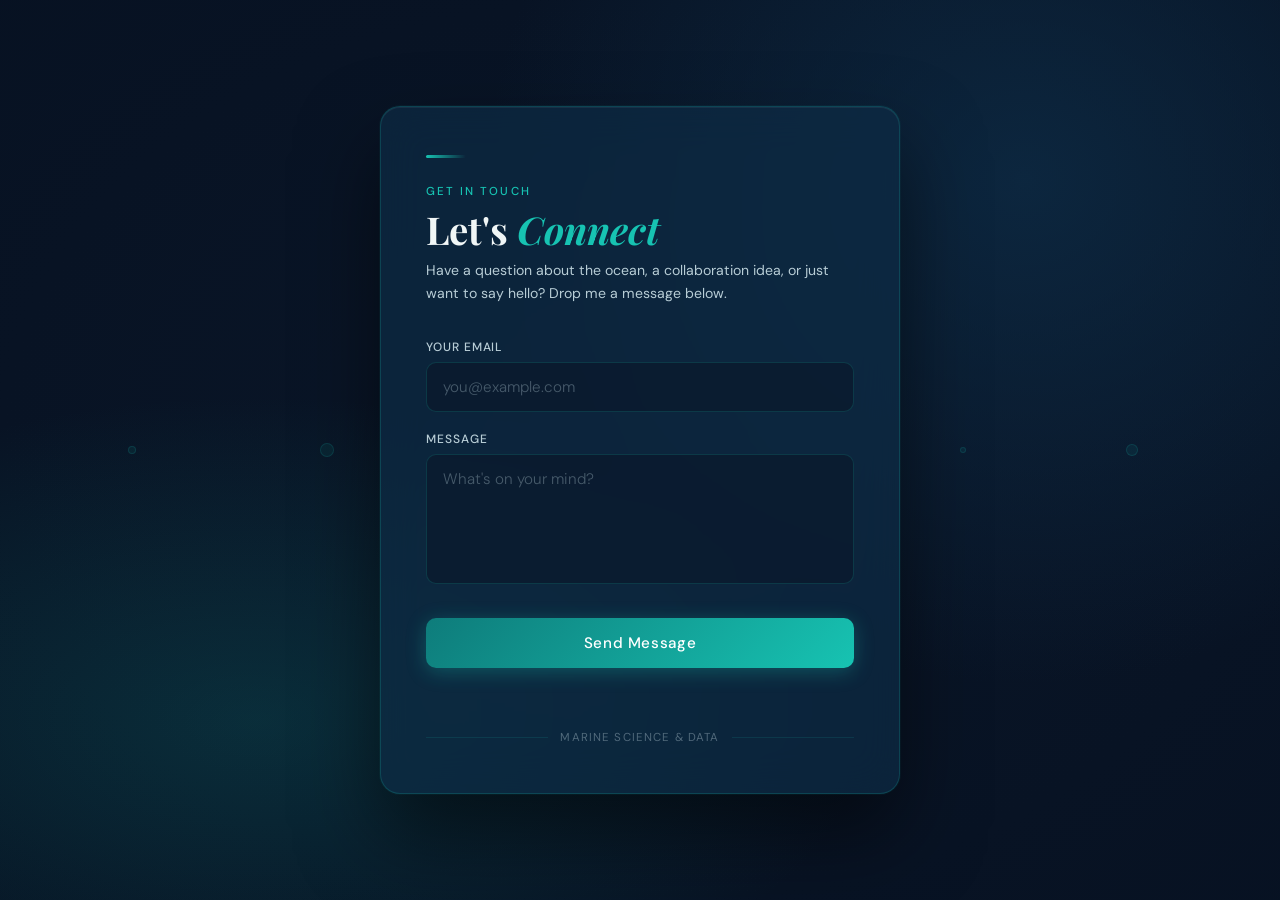
==== contact.html @ 309b97d3 "Adding Contact Form" ====
<!DOCTYPE html>
<html lang="en">
<head>
  <meta charset="UTF-8">
  <meta name="viewport" content="width=device-width, initial-scale=1.0">
  <title>Contact – Marine Blog</title>
  <link href="https://fonts.googleapis.com/css2?family=Playfair+Display:ital,wght@0,400;0,700;1,400&family=DM+Sans:wght@300;400;500&display=swap" rel="stylesheet">
  <style>
    *, *::before, *::after { box-sizing: border-box; margin: 0; padding: 0; }

    :root {
      --ocean-deep:   #0a1628;
      --ocean-mid:    #0d2b45;
      --ocean-teal:   #0e7c7b;
      --ocean-bright: #17c3b2;
      --sand:         #e8dcc8;
      --foam:         #f0f6f6;
      --text-light:   #b8cdd6;
      --accent:       #17c3b2;
    }

    body {
      min-height: 100vh;
      background: var(--ocean-deep);
      display: flex;
      align-items: center;
      justify-content: center;
      padding: 2rem;
      font-family: 'DM Sans', sans-serif;
      overflow: hidden;
      position: relative;
    }

    /* ── Animated ocean background ── */
    body::before {
      content: '';
      position: fixed;
      inset: 0;
      background:
        radial-gradient(ellipse 80% 60% at 20% 80%, rgba(14,124,123,0.25) 0%, transparent 60%),
        radial-gradient(ellipse 60% 80% at 80% 20%, rgba(13,43,69,0.8) 0%, transparent 70%),
        radial-gradient(ellipse 100% 100% at 50% 50%, #0a1628 0%, #061020 100%);
      z-index: 0;
    }

    /* floating particles */
    .bubble {
      position: fixed;
      border-radius: 50%;
      background: rgba(23,195,178,0.08);
      border: 1px solid rgba(23,195,178,0.15);
      animation: rise linear infinite;
      z-index: 0;
    }
    .bubble:nth-child(1)  { width:8px;  height:8px;  left:10%; animation-duration:12s; animation-delay:0s;   }
    .bubble:nth-child(2)  { width:14px; height:14px; left:25%; animation-duration:18s; animation-delay:3s;   }
    .bubble:nth-child(3)  { width:5px;  height:5px;  left:40%; animation-duration:10s; animation-delay:7s;   }
    .bubble:nth-child(4)  { width:10px; height:10px; left:60%; animation-duration:15s; animation-delay:1s;   }
    .bubble:nth-child(5)  { width:6px;  height:6px;  left:75%; animation-duration:13s; animation-delay:5s;   }
    .bubble:nth-child(6)  { width:12px; height:12px; left:88%; animation-duration:20s; animation-delay:9s;   }

    @keyframes rise {
      0%   { transform: translateY(110vh) scale(1);   opacity: 0; }
      10%  { opacity: 1; }
      90%  { opacity: 0.6; }
      100% { transform: translateY(-10vh) scale(1.2); opacity: 0; }
    }

    /* ── Card ── */
    .card {
      position: relative;
      z-index: 1;
      width: 100%;
      max-width: 520px;
      background: rgba(13,43,69,0.7);
      backdrop-filter: blur(20px);
      -webkit-backdrop-filter: blur(20px);
      border: 1px solid rgba(23,195,178,0.2);
      border-radius: 20px;
      padding: 3rem 2.8rem;
      box-shadow:
        0 0 0 1px rgba(23,195,178,0.05),
        0 40px 80px rgba(0,0,0,0.5),
        inset 0 1px 0 rgba(255,255,255,0.06);
      animation: fadeUp 0.7s cubic-bezier(.22,1,.36,1) both;
    }

    @keyframes fadeUp {
      from { opacity:0; transform: translateY(30px); }
      to   { opacity:1; transform: translateY(0); }
    }

    /* decorative line */
    .card::before {
      content: '';
      display: block;
      width: 40px;
      height: 3px;
      background: linear-gradient(90deg, var(--ocean-bright), transparent);
      border-radius: 2px;
      margin-bottom: 1.6rem;
    }

    .card-label {
      font-family: 'DM Sans', sans-serif;
      font-size: 0.72rem;
      font-weight: 500;
      letter-spacing: 0.18em;
      text-transform: uppercase;
      color: var(--ocean-bright);
      margin-bottom: 0.5rem;
    }

    h1 {
      font-family: 'Playfair Display', serif;
      font-size: clamp(1.8rem, 4vw, 2.4rem);
      font-weight: 700;
      color: var(--foam);
      line-height: 1.15;
      margin-bottom: 0.5rem;
    }

    h1 em {
      font-style: italic;
      color: var(--ocean-bright);
    }

    .subtitle {
      font-size: 0.88rem;
      color: var(--text-light);
      line-height: 1.6;
      margin-bottom: 2.2rem;
    }

    /* ── Form fields ── */
    .field {
      margin-bottom: 1.2rem;
      position: relative;
    }

    label {
      display: block;
      font-size: 0.75rem;
      font-weight: 500;
      letter-spacing: 0.08em;
      text-transform: uppercase;
      color: var(--text-light);
      margin-bottom: 0.45rem;
    }

    input[type="email"],
    textarea {
      width: 100%;
      background: rgba(10,22,40,0.6);
      border: 1px solid rgba(23,195,178,0.18);
      border-radius: 10px;
      padding: 0.85rem 1rem;
      font-family: 'DM Sans', sans-serif;
      font-size: 0.95rem;
      font-weight: 300;
      color: var(--foam);
      outline: none;
      transition: border-color 0.25s, box-shadow 0.25s, background 0.25s;
      resize: none;
    }

    input[type="email"]::placeholder,
    textarea::placeholder {
      color: rgba(184,205,214,0.35);
    }

    input[type="email"]:focus,
    textarea:focus {
      border-color: var(--ocean-bright);
      background: rgba(10,22,40,0.85);
      box-shadow: 0 0 0 3px rgba(23,195,178,0.12), 0 0 20px rgba(23,195,178,0.08);
    }

    textarea { height: 130px; }

    /* ── Submit button ── */
    button[type="submit"] {
      width: 100%;
      margin-top: 0.6rem;
      padding: 0.95rem;
      background: linear-gradient(135deg, var(--ocean-teal) 0%, var(--ocean-bright) 100%);
      border: none;
      border-radius: 10px;
      font-family: 'DM Sans', sans-serif;
      font-size: 0.95rem;
      font-weight: 500;
      letter-spacing: 0.04em;
      color: #fff;
      cursor: pointer;
      position: relative;
      overflow: hidden;
      transition: transform 0.2s, box-shadow 0.2s, opacity 0.2s;
      box-shadow: 0 4px 20px rgba(23,195,178,0.3);
    }

    button[type="submit"]:hover {
      transform: translateY(-2px);
      box-shadow: 0 8px 30px rgba(23,195,178,0.45);
    }

    button[type="submit"]:active {
      transform: translateY(0);
    }

    button[type="submit"]:disabled {
      opacity: 0.6;
      cursor: not-allowed;
      transform: none;
    }

    /* ripple */
    button[type="submit"]::after {
      content: '';
      position: absolute;
      inset: 0;
      background: linear-gradient(135deg, rgba(255,255,255,0.15), transparent);
      opacity: 0;
      transition: opacity 0.3s;
    }
    button[type="submit"]:hover::after { opacity: 1; }

    /* ── Status message ── */
    #form-status {
      margin-top: 1rem;
      font-size: 0.875rem;
      text-align: center;
      min-height: 1.2em;
      transition: opacity 0.4s;
    }

    /* ── Divider & social hint ── */
    .divider {
      display: flex;
      align-items: center;
      gap: 0.8rem;
      margin: 1.8rem 0 0;
    }
    .divider::before, .divider::after {
      content: '';
      flex: 1;
      height: 1px;
      background: rgba(23,195,178,0.12);
    }
    .divider span {
      font-size: 0.72rem;
      color: rgba(184,205,214,0.4);
      letter-spacing: 0.1em;
      text-transform: uppercase;
    }
  </style>
</head>
<body>

  <!-- bubbles -->
  <div class="bubble"></div>
  <div class="bubble"></div>
  <div class="bubble"></div>
  <div class="bubble"></div>
  <div class="bubble"></div>
  <div class="bubble"></div>

  <div class="card">
    <p class="card-label">Get in touch</p>
    <h1>Let's <em>Connect</em></h1>
    <p class="subtitle">Have a question about the ocean, a collaboration idea, or just want to say hello? Drop me a message below.</p>

    <form id="contact-form">
      <!-- Replace with your Web3Forms access key -->
      <input type="hidden" name="access_key" value="Y882fce52-cb37-4045-bc2a-c4c87d2fbfe4">
      <input type="hidden" name="subject" value="New message from your blog">

      <div class="field">
        <label for="email">Your Email</label>
        <input
          type="email"
          id="email"
          name="email"
          placeholder="you@example.com"
          required
        >
      </div>

      <div class="field">
        <label for="message">Message</label>
        <textarea
          id="message"
          name="message"
          placeholder="What's on your mind?"
          required
        ></textarea>
      </div>

      <button type="submit" id="submit-btn">Send Message</button>
      <p id="form-status"></p>
    </form>

    <div class="divider"><span>marine science &amp; data</span></div>
  </div>

  <script>
    const form = document.getElementById('contact-form');
    const status = document.getElementById('form-status');
    const btn = document.getElementById('submit-btn');

    form.addEventListener('submit', async function (e) {
      e.preventDefault();
      btn.disabled = true;
      btn.textContent = 'Sending…';
      status.textContent = '';
      status.style.color = '';

      const data = Object.fromEntries(new FormData(form));

      try {
        const res = await fetch('https://api.web3forms.com/submit', {
          method: 'POST',
          headers: { 'Content-Type': 'application/json' },
          body: JSON.stringify(data)
        });
        const result = await res.json();

        if (result.success) {
          status.textContent = '✅ Message sent! I\'ll get back to you soon.';
          status.style.color = '#17c3b2';
          form.reset();
        } else {
          status.textContent = '❌ Something went wrong. Please try again.';
          status.style.color = '#e07070';
        }
      } catch {
        status.textContent = '❌ Network error. Please try again.';
        status.style.color = '#e07070';
      } finally {
        btn.disabled = false;
        btn.textContent = 'Send Message';
      }
    });
  </script>
</body>
</html>
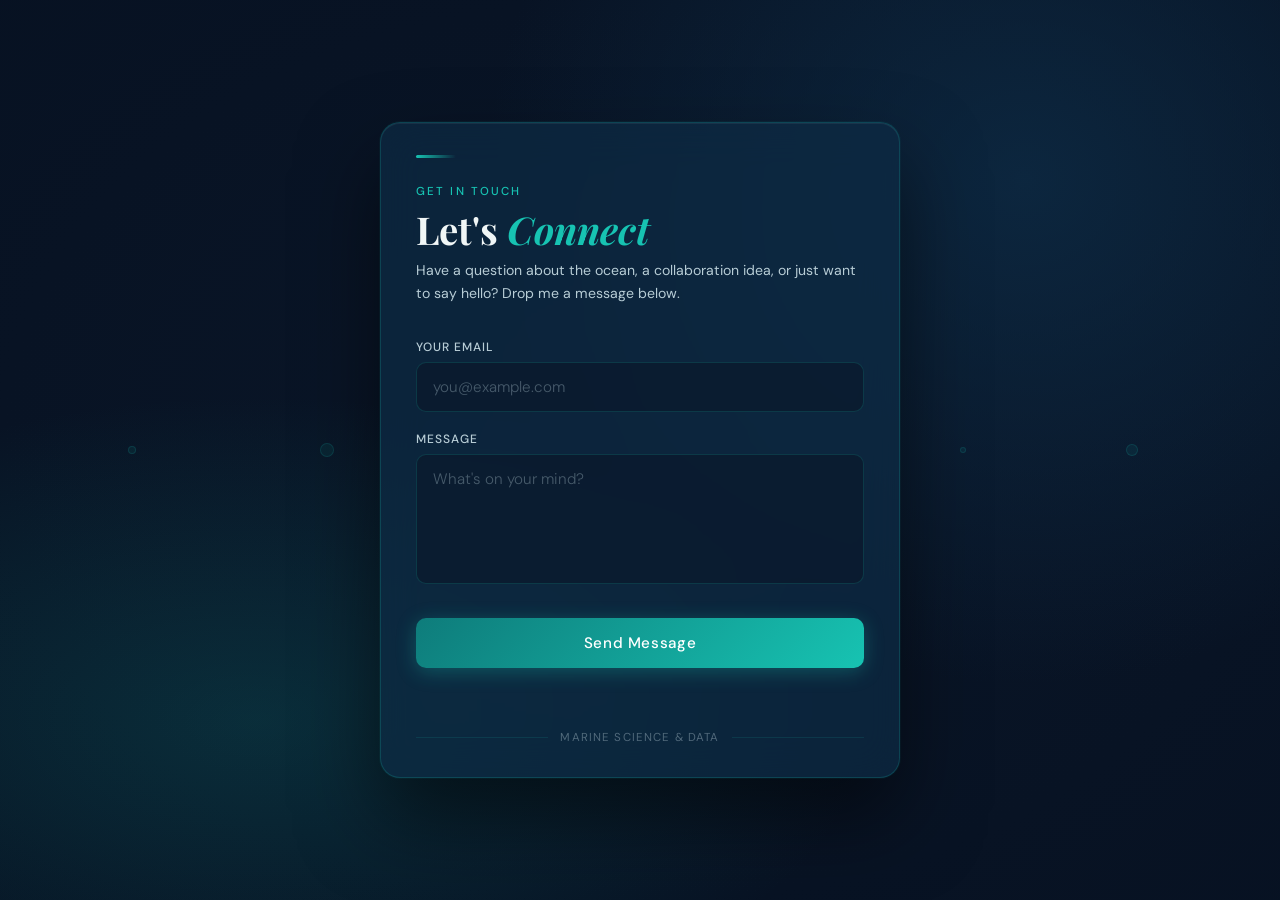
==== commit 2eef36d4: "Adding Contact Page" ====
--- a/contact.html
+++ b/contact.html
@@ -6,6 +6,7 @@
   <title>Contact – Marine Blog</title>
   <link href="https://fonts.googleapis.com/css2?family=Playfair+Display:ital,wght@0,400;0,700;1,400&family=DM+Sans:wght@300;400;500&display=swap" rel="stylesheet">
   <style>
+    
     *, *::before, *::after { box-sizing: border-box; margin: 0; padding: 0; }
 
     :root {
@@ -19,17 +20,17 @@
       --accent:       #17c3b2;
     }
 
-    body {
-      min-height: 100vh;
-      background: var(--ocean-deep);
-      display: flex;
-      align-items: center;
-      justify-content: center;
-      padding: 2rem;
-      font-family: 'DM Sans', sans-serif;
-      overflow: hidden;
-      position: relative;
-    }
+body {
+  min-height: 100vh;
+  background: var(--ocean-deep);
+  display: flex;
+  align-items: center;
+  justify-content: center;
+  padding: 2rem;
+  font-family: 'DM Sans', sans-serif;
+  overflow-y: auto; /* ← was overflow: hidden */
+  position: relative;
+}
 
     /* ── Animated ocean background ── */
     body::before {
@@ -68,22 +69,29 @@
 
     /* ── Card ── */
     .card {
-      position: relative;
-      z-index: 1;
-      width: 100%;
-      max-width: 520px;
-      background: rgba(13,43,69,0.7);
-      backdrop-filter: blur(20px);
-      -webkit-backdrop-filter: blur(20px);
-      border: 1px solid rgba(23,195,178,0.2);
-      border-radius: 20px;
-      padding: 3rem 2.8rem;
-      box-shadow:
-        0 0 0 1px rgba(23,195,178,0.05),
-        0 40px 80px rgba(0,0,0,0.5),
-        inset 0 1px 0 rgba(255,255,255,0.06);
-      animation: fadeUp 0.7s cubic-bezier(.22,1,.36,1) both;
-    }
+  position: relative;
+  z-index: 1;
+  width: 100%;
+  max-width: 520px;
+  background: rgba(13,43,69,0.7);
+  backdrop-filter: blur(20px);
+  -webkit-backdrop-filter: blur(20px);
+  border: 1px solid rgba(23,195,178,0.2);
+  border-radius: 20px;
+  padding: 2rem 2.2rem; /* ← reduced from 3rem 2.8rem */
+  scrollbar-width: none;
+  box-shadow:
+    0 0 0 1px rgba(23,195,178,0.05),
+    0 40px 80px rgba(0,0,0,0.5),
+    inset 0 1px 0 rgba(255,255,255,0.06);
+  animation: fadeUp 0.7s cubic-bezier(.22,1,.36,1) both;
+  max-height: 95vh; /* ← keeps it within viewport */
+  overflow-y: auto; /* ← scrolls inside if still too tall */
+}
+
+.card::-webkit-scrollbar {
+    display: none;
+}
 
     @keyframes fadeUp {
       from { opacity:0; transform: translateY(30px); }
